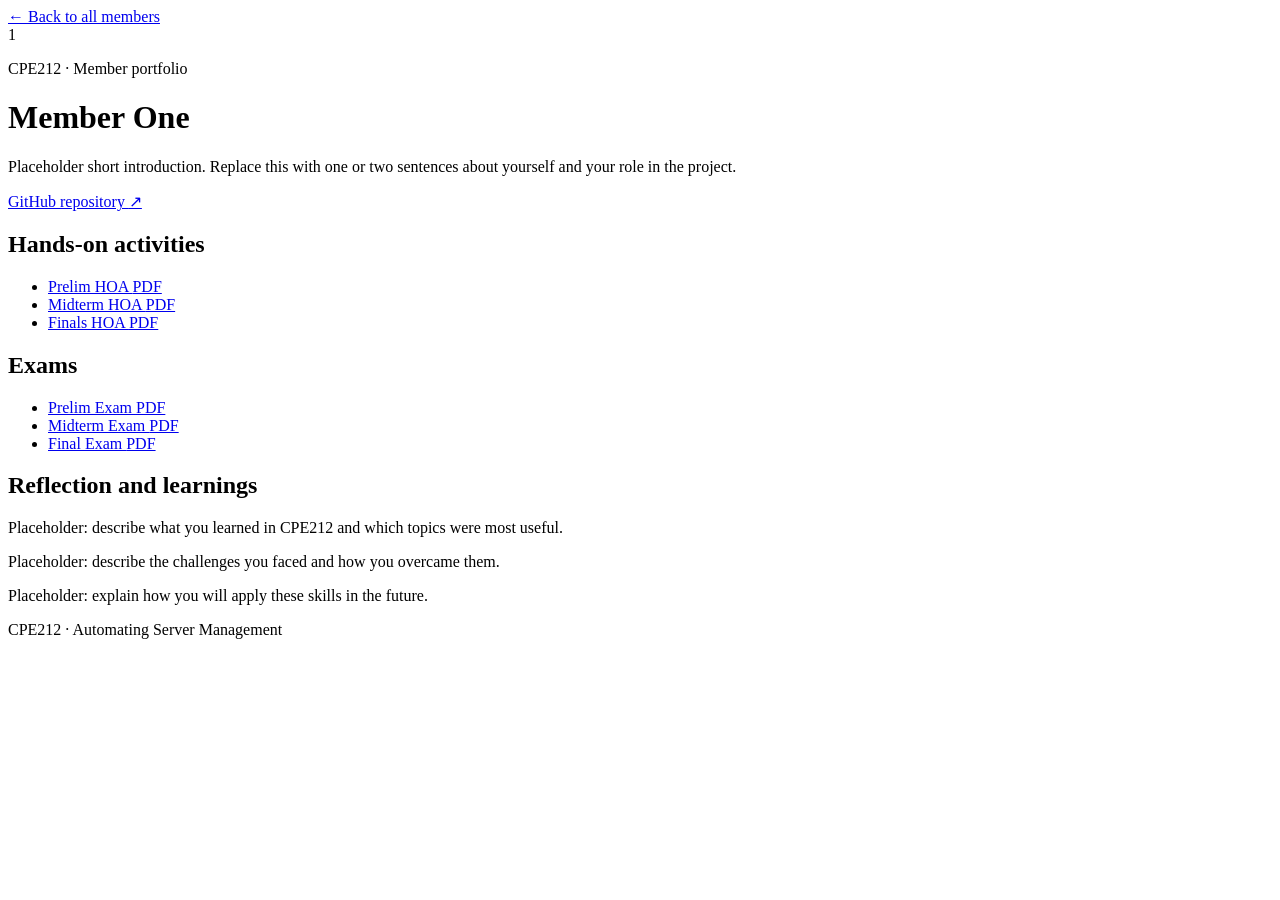
==== webapp/members/espinas/index.html @ 5c692be2 "Unfinished UI" ====
<!DOCTYPE html>
<html lang="en">
<head>
  <meta charset="UTF-8">
  <meta name="viewport" content="width=device-width, initial-scale=1">
  <meta name="theme-color" content="#f5f7f4">
  <title>Member One | CPE212 Portfolio</title>
  <link rel="stylesheet" href="../../styles.css">
</head>
<body>
  <main class="page">
    <a class="back" href="../../index.html"><span aria-hidden="true">←</span> Back to all members</a>
    <header class="profile">
      <div class="avatar avatar-lg"><img src="photo.jpg" alt="" onerror="this.remove()">1</div>
      <div class="profile-text">
        <p class="eyebrow">CPE212 · Member portfolio</p>
        <h1>Member One</h1>
        <p>Placeholder short introduction. Replace this with one or two sentences about yourself and your role in the project.</p>
        <a class="button" href="https://github.com/your-username/CPE212_surname1" target="_blank" rel="noopener noreferrer">GitHub repository <span aria-hidden="true">↗</span></a>
      </div>
    </header>

    <section class="doc-section" aria-labelledby="hoa-title">
      <h2 id="hoa-title">Hands-on activities</h2>
      <ul class="doc-list">
        <li><a href="pdf/prelim-hoa.pdf" target="_blank" rel="noopener">Prelim HOA <span>PDF</span></a></li>
        <li><a href="pdf/midterm-hoa.pdf" target="_blank" rel="noopener">Midterm HOA <span>PDF</span></a></li>
        <li><a href="pdf/finals-hoa.pdf" target="_blank" rel="noopener">Finals HOA <span>PDF</span></a></li>
      </ul>
    </section>

    <section class="doc-section" aria-labelledby="exam-title">
      <h2 id="exam-title">Exams</h2>
      <ul class="doc-list">
        <li><a href="pdf/prelim-exam.pdf" target="_blank" rel="noopener">Prelim Exam <span>PDF</span></a></li>
        <li><a href="pdf/midterm-exam.pdf" target="_blank" rel="noopener">Midterm Exam <span>PDF</span></a></li>
        <li><a href="pdf/final-exam.pdf" target="_blank" rel="noopener">Final Exam <span>PDF</span></a></li>
      </ul>
    </section>

    <section class="doc-section" aria-labelledby="reflection-title">
      <h2 id="reflection-title">Reflection and learnings</h2>
      <div class="reflection">
        <p>Placeholder: describe what you learned in CPE212 and which topics were most useful.</p>
        <p>Placeholder: describe the challenges you faced and how you overcame them.</p>
        <p>Placeholder: explain how you will apply these skills in the future.</p>
      </div>
    </section>
    <footer class="page-footer">CPE212 · Automating Server Management</footer>
  </main>
</body>
</html>
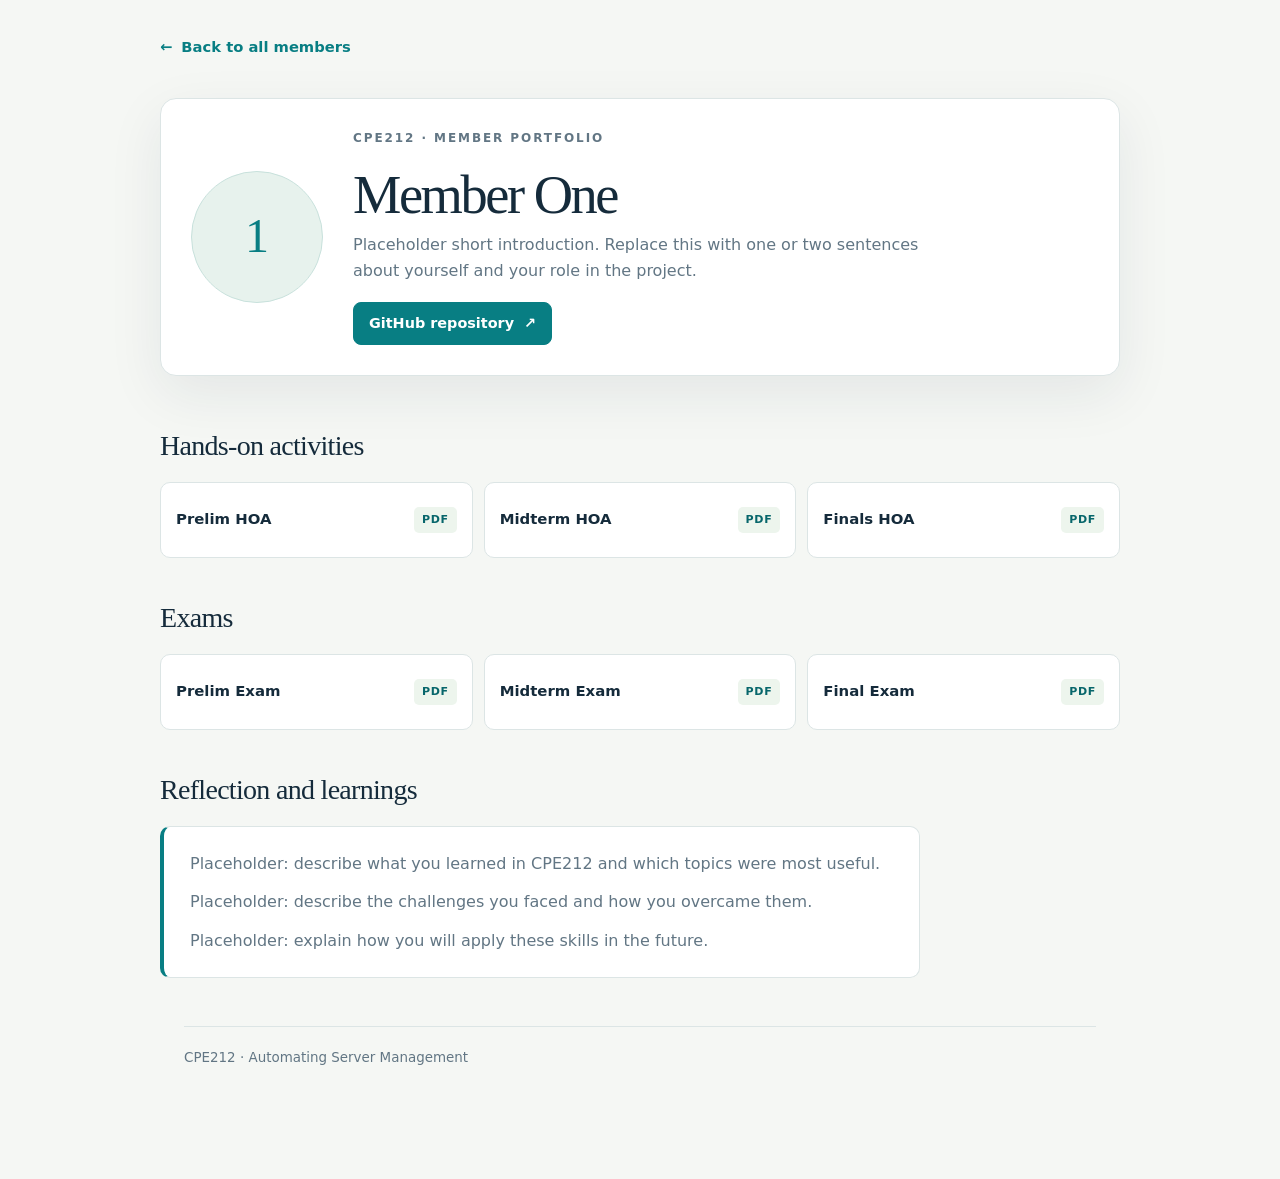
==== commit d39caab6: "Corrected Index" ====
--- a/webapp/members/espinas/index.html
+++ b/webapp/members/espinas/index.html
@@ -16,7 +16,7 @@
         <p class="eyebrow">CPE212 · Member portfolio</p>
         <h1>Member One</h1>
         <p>Placeholder short introduction. Replace this with one or two sentences about yourself and your role in the project.</p>
-        <a class="button" href="https://github.com/your-username/CPE212_surname1" target="_blank" rel="noopener noreferrer">GitHub repository <span aria-hidden="true">↗</span></a>
+        <a class="button" href="https://github.com/qcvrespinas/CPE212_CharlesVenceEspinas" target="_blank" rel="noopener noreferrer">GitHub repository <span aria-hidden="true">↗</span></a>
       </div>
     </header>
 
--- a/webapp/styles.css
+++ b/webapp/styles.css
@@ -0,0 +1,95 @@
+:root {
+  color-scheme: light;
+  --ink: #152b3b;
+  --muted: #627684;
+  --paper: #f5f7f4;
+  --surface: #ffffff;
+  --line: #dce5e5;
+  --teal: #087e83;
+  --teal-dark: #07666b;
+  --navy: #102b3a;
+  --lime: #d9f07a;
+  --shadow: 0 18px 55px rgba(21, 43, 59, .08);
+}
+
+* { box-sizing: border-box; margin: 0; padding: 0; }
+html { scroll-behavior: smooth; }
+body {
+  min-height: 100vh;
+  background: var(--paper);
+  color: var(--ink);
+  font-family: Inter, ui-sans-serif, system-ui, -apple-system, "Segoe UI", sans-serif;
+  line-height: 1.6;
+}
+a { color: inherit; }
+a:focus-visible { outline: 3px solid #e3a82b; outline-offset: 4px; border-radius: 4px; }
+
+/* Shared header and landing page */
+.hero, .members, footer { width: min(1120px, calc(100% - 48px)); margin-inline: auto; }
+.hero { padding: 30px 0 72px; }
+.topbar { display: flex; align-items: center; justify-content: space-between; margin-bottom: 74px; }
+.brand { display: inline-flex; align-items: center; gap: 11px; text-decoration: none; font-size: .94rem; font-weight: 800; letter-spacing: .04em; }
+.brand-mark { display: grid; width: 36px; height: 36px; place-items: center; border-radius: 11px; background: var(--navy); color: var(--lime); font-size: 1.05rem; }
+.eyebrow { color: var(--teal); font-size: .75rem; font-weight: 800; letter-spacing: .16em; text-transform: uppercase; }
+.topbar .eyebrow { color: var(--muted); letter-spacing: .1em; }
+.hero-copy { max-width: 800px; }
+.hero h1 { max-width: 780px; margin: 13px 0 18px; font-family: Georgia, "Times New Roman", serif; font-size: clamp(3rem, 7vw, 5.5rem); font-weight: 500; letter-spacing: -.055em; line-height: .99; }
+.hero h1 em { color: var(--teal); font-weight: 500; }
+.lead { max-width: 590px; margin-bottom: 28px; color: var(--muted); font-size: clamp(1rem, 2vw, 1.15rem); }
+.hero-actions { display: flex; flex-wrap: wrap; align-items: center; gap: 18px; }
+.button { display: inline-flex; min-height: 48px; align-items: center; justify-content: center; gap: 10px; padding: 11px 20px; border: 1px solid var(--teal); border-radius: 8px; background: var(--teal); color: #fff; font-weight: 750; text-decoration: none; transition: background .18s ease, transform .18s ease; }
+.button:hover { transform: translateY(-2px); background: var(--teal-dark); }
+.hero-note { color: var(--muted); font-size: .9rem; }
+
+.members { padding: 0 0 88px; }
+.section-heading { display: flex; align-items: end; justify-content: space-between; gap: 20px; margin-bottom: 20px; }
+.section-heading h2 { margin-top: 5px; font-family: Georgia, "Times New Roman", serif; font-size: clamp(1.8rem, 4vw, 2.5rem); font-weight: 500; letter-spacing: -.035em; }
+.section-note { max-width: 360px; color: var(--muted); font-size: .94rem; }
+.member-list { display: grid; grid-template-columns: repeat(2, minmax(0, 1fr)); gap: 14px; list-style: none; }
+.member-list li { min-width: 0; }
+.member { display: flex; min-height: 112px; align-items: center; gap: 17px; padding: 20px; border: 1px solid var(--line); border-radius: 12px; background: var(--surface); text-decoration: none; box-shadow: 0 4px 15px rgba(21, 43, 59, .025); transition: border-color .18s ease, transform .18s ease, box-shadow .18s ease; }
+.member:hover { transform: translateY(-3px); border-color: #9bc8c6; box-shadow: var(--shadow); }
+.avatar { position: relative; display: grid; width: 56px; height: 56px; flex: 0 0 auto; place-items: center; overflow: hidden; border: 1px solid #c8e1dc; border-radius: 50%; background: #e7f2ed; color: var(--teal); font-family: Georgia, serif; font-size: 1.35rem; }
+.avatar img { position: absolute; inset: 0; width: 100%; height: 100%; object-fit: cover; }
+.avatar-lg { width: 132px; height: 132px; font-size: 3rem; }
+.info { display: flex; min-width: 0; flex: 1; flex-direction: column; }
+.name { overflow-wrap: anywhere; font-size: 1.08rem; font-weight: 760; }
+.meta { color: var(--muted); font-size: .83rem; }
+.open { color: var(--teal); font-size: .86rem; font-weight: 750; white-space: nowrap; }
+.member:hover .open { text-decoration: underline; text-underline-offset: 3px; }
+footer { padding: 22px 0 34px; border-top: 1px solid var(--line); color: var(--muted); font-size: .85rem; }
+
+/* Individual member portfolio */
+.page { width: min(960px, calc(100% - 48px)); margin: 0 auto; padding: 34px 0 76px; }
+.back { display: inline-flex; align-items: center; gap: 9px; color: var(--teal); font-size: .92rem; font-weight: 750; text-decoration: none; }
+.back:hover { text-decoration: underline; text-underline-offset: 3px; }
+.profile { display: flex; align-items: center; gap: 30px; margin: 38px 0 48px; padding: 30px; border: 1px solid var(--line); border-radius: 16px; background: var(--surface); box-shadow: var(--shadow); }
+.profile h1 { margin: 6px 0 8px; font-family: Georgia, "Times New Roman", serif; font-size: clamp(2.2rem, 6vw, 3.4rem); font-weight: 500; letter-spacing: -.045em; line-height: 1.05; }
+.profile p { max-width: 58ch; margin-bottom: 19px; color: var(--muted); }
+.profile .button { min-height: 42px; padding: 9px 15px; font-size: .9rem; }
+.doc-section { margin: 0 0 38px; }
+.doc-section h2 { margin-bottom: 13px; font-family: Georgia, "Times New Roman", serif; font-size: 1.75rem; font-weight: 500; letter-spacing: -.025em; }
+.doc-list { display: grid; grid-template-columns: repeat(3, minmax(0, 1fr)); gap: 11px; list-style: none; }
+.doc-list li { min-width: 0; }
+.doc-list a { display: flex; min-height: 76px; align-items: center; justify-content: space-between; gap: 12px; padding: 15px; border: 1px solid var(--line); border-radius: 10px; background: var(--surface); font-size: .93rem; font-weight: 700; text-decoration: none; transition: border-color .18s ease, transform .18s ease; }
+.doc-list a:hover { transform: translateY(-2px); border-color: #9bc8c6; }
+.doc-list span { flex: 0 0 auto; padding: 4px 8px; border-radius: 5px; background: #edf5ed; color: var(--teal-dark); font-size: .69rem; font-weight: 800; letter-spacing: .06em; }
+.reflection { max-width: 760px; padding: 24px 26px; border: 1px solid var(--line); border-left: 4px solid var(--teal); border-radius: 10px; background: var(--surface); color: var(--muted); }
+.reflection p + p { margin-top: 13px; }
+.page-footer { margin-top: 48px; padding-top: 20px; border-top: 1px solid var(--line); color: var(--muted); font-size: .84rem; }
+
+@media (max-width: 680px) {
+  .hero, .members, footer, .page { width: min(100% - 32px, 1120px); }
+  .hero { padding-top: 20px; padding-bottom: 54px; }
+  .topbar { margin-bottom: 55px; }
+  .topbar .eyebrow { max-width: 150px; text-align: right; font-size: .65rem; }
+  .member-list { grid-template-columns: 1fr; }
+  .section-heading { align-items: start; flex-direction: column; gap: 8px; }
+  .profile { align-items: flex-start; flex-direction: column; gap: 20px; margin: 28px 0 38px; padding: 22px; }
+  .avatar-lg { width: 96px; height: 96px; font-size: 2.3rem; }
+  .doc-list { grid-template-columns: 1fr; }
+}
+@media (prefers-reduced-motion: reduce) {
+  html { scroll-behavior: auto; }
+  *, *::before, *::after { transition-duration: .01ms !important; animation-duration: .01ms !important; }
+}
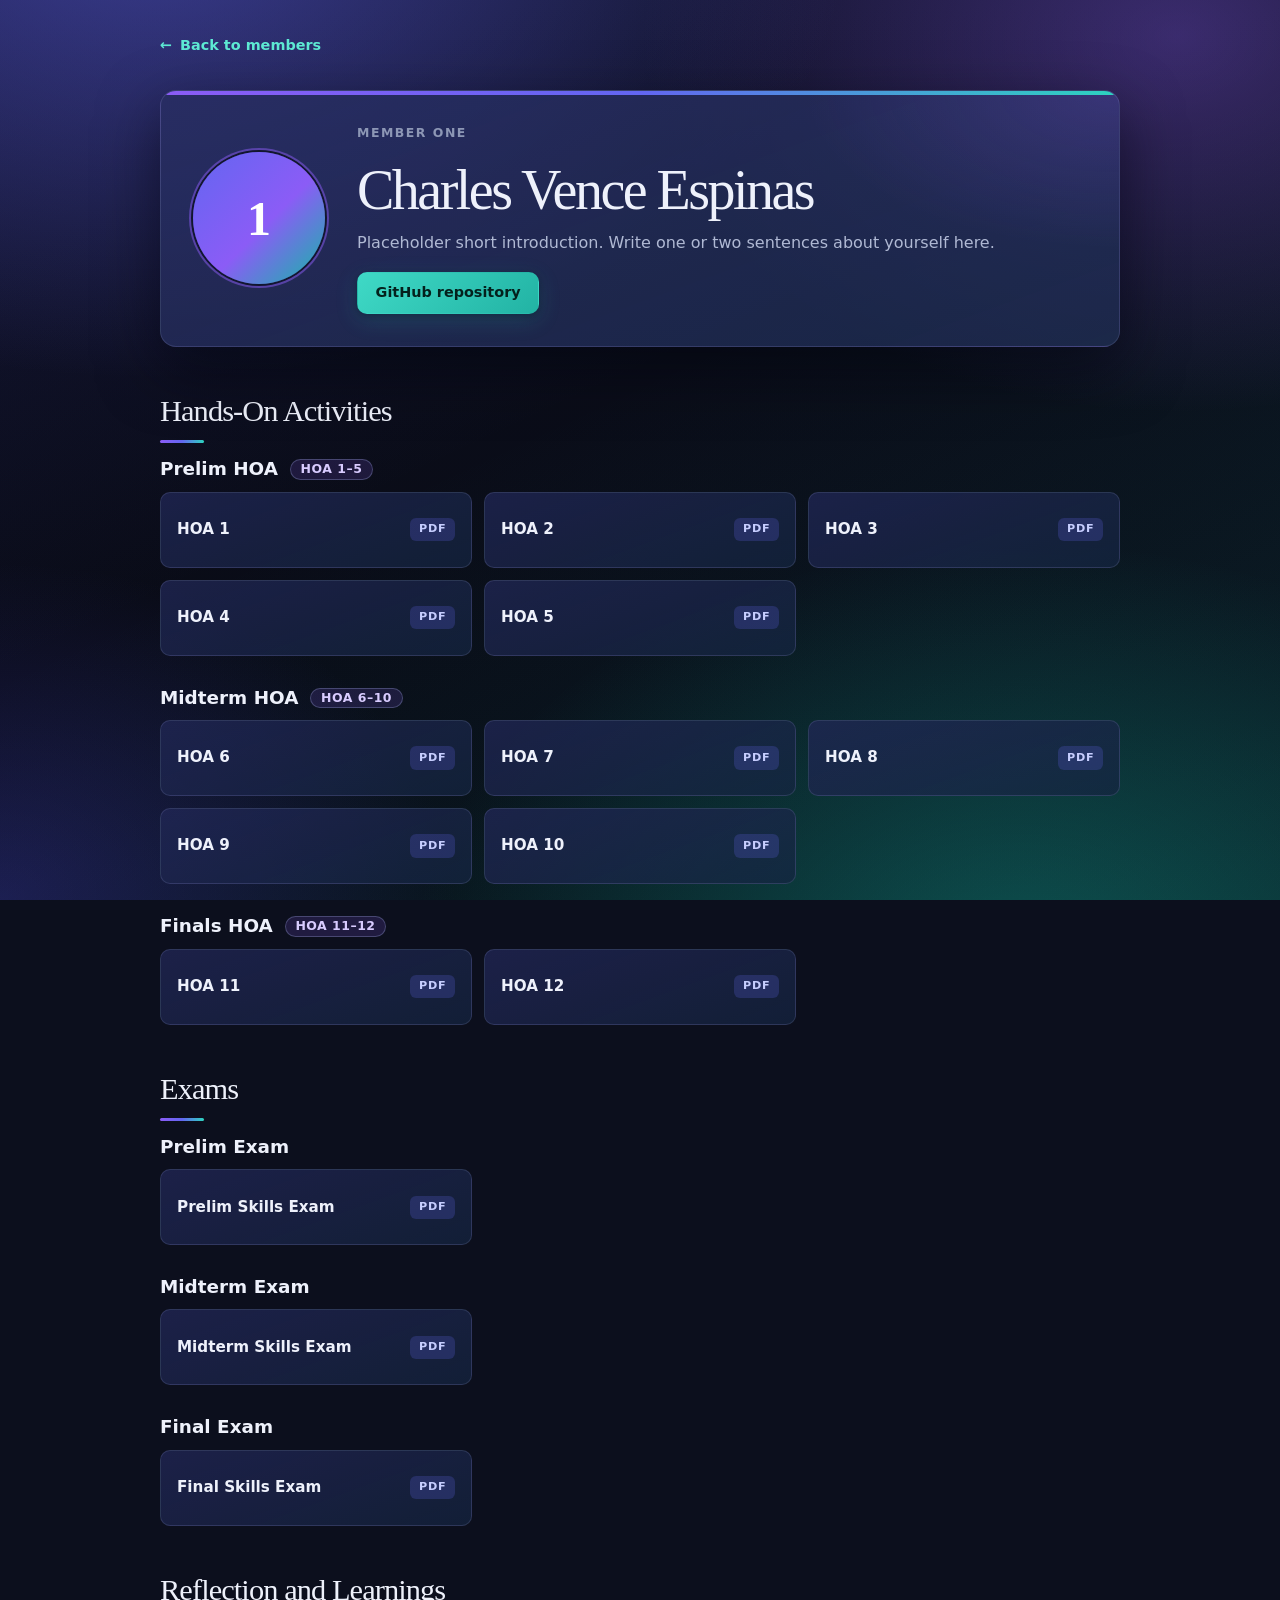
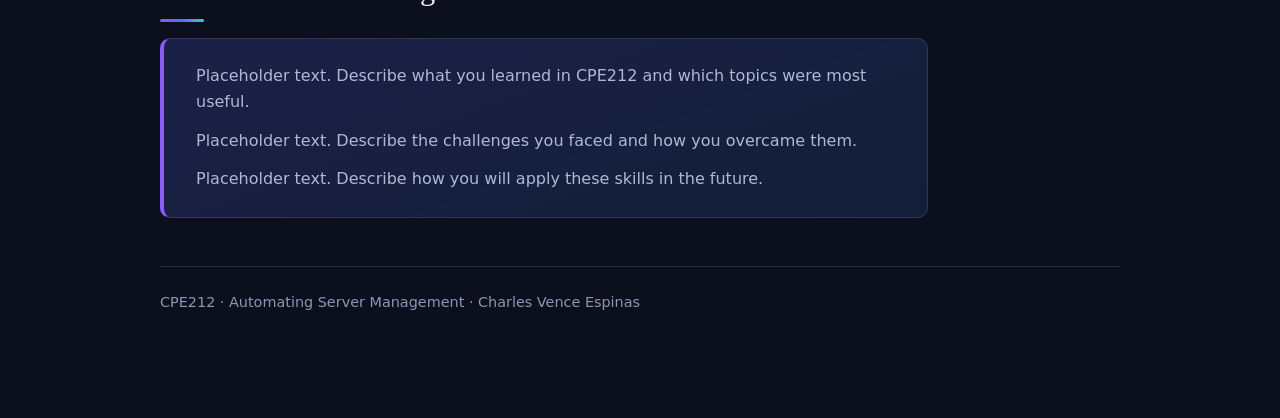
==== commit 5a6b6a15: "Update member profile for Charles Vence Espinas" ====
--- a/webapp/members/espinas/index.html
+++ b/webapp/members/espinas/index.html
@@ -3,50 +3,94 @@
 <head>
   <meta charset="UTF-8">
   <meta name="viewport" content="width=device-width, initial-scale=1">
-  <meta name="theme-color" content="#f5f7f4">
-  <title>Member One | CPE212 Portfolio</title>
+  <meta name="color-scheme" content="dark">
+  <meta name="theme-color" content="#0c0f1d">
+  <title>Charles Vence Espinas | CPE212 Portfolio</title>
   <link rel="stylesheet" href="../../styles.css">
 </head>
 <body>
-  <main class="page">
-    <a class="back" href="../../index.html"><span aria-hidden="true">←</span> Back to all members</a>
+  <a class="skip-link" href="#hoa">Skip to coursework</a>
+
+  <div class="page">
+    <a class="back" href="../../index.html"><span aria-hidden="true">←</span> Back to members</a>
+
     <header class="profile">
-      <div class="avatar avatar-lg"><img src="photo.jpg" alt="" onerror="this.remove()">1</div>
+      <div class="avatar avatar-lg"><img src="photo.jpg" alt="Photo of Charles Vence Espinas" onerror="this.remove()">1</div>
       <div class="profile-text">
-        <p class="eyebrow">CPE212 · Member portfolio</p>
-        <h1>Member One</h1>
-        <p>Placeholder short introduction. Replace this with one or two sentences about yourself and your role in the project.</p>
-        <a class="button" href="https://github.com/qcvrespinas/CPE212_CharlesVenceEspinas" target="_blank" rel="noopener noreferrer">GitHub repository <span aria-hidden="true">↗</span></a>
+        <p class="eyebrow">Member One</p>
+        <h1>Charles Vence Espinas</h1>
+        <p>Placeholder short introduction. Write one or two sentences about yourself here.</p>
+        <a class="button" href="https://github.com/your-username/CPE212_espinas" target="_blank" rel="noopener">GitHub repository</a>
       </div>
     </header>
 
-    <section class="doc-section" aria-labelledby="hoa-title">
-      <h2 id="hoa-title">Hands-on activities</h2>
-      <ul class="doc-list">
-        <li><a href="pdf/prelim-hoa.pdf" target="_blank" rel="noopener">Prelim HOA <span>PDF</span></a></li>
-        <li><a href="pdf/midterm-hoa.pdf" target="_blank" rel="noopener">Midterm HOA <span>PDF</span></a></li>
-        <li><a href="pdf/finals-hoa.pdf" target="_blank" rel="noopener">Finals HOA <span>PDF</span></a></li>
-      </ul>
+    <main>
+    <section class="doc-section" id="hoa" aria-labelledby="hoa-title">
+      <h2 id="hoa-title">Hands-On Activities</h2>
+
+      <div class="hoa-group">
+        <h3>Prelim HOA <span class="badge">HOA 1–5</span></h3>
+        <ul class="doc-list">
+          <li><a href="HOA_ESPINAS/PRELIM_HOA/HOA1.pdf" target="_blank" rel="noopener">HOA 1 <span>PDF</span></a></li>
+          <li><a href="HOA_ESPINAS/PRELIM_HOA/HOA2.pdf" target="_blank" rel="noopener">HOA 2 <span>PDF</span></a></li>
+          <li><a href="HOA_ESPINAS/PRELIM_HOA/HOA3.pdf" target="_blank" rel="noopener">HOA 3 <span>PDF</span></a></li>
+          <li><a href="HOA_ESPINAS/PRELIM_HOA/HOA4.pdf" target="_blank" rel="noopener">HOA 4 <span>PDF</span></a></li>
+          <li><a href="HOA_ESPINAS/PRELIM_HOA/HOA5.pdf" target="_blank" rel="noopener">HOA 5 <span>PDF</span></a></li>
+        </ul>
+      </div>
+      <div class="hoa-group">
+        <h3>Midterm HOA <span class="badge">HOA 6–10</span></h3>
+        <ul class="doc-list">
+          <li><a href="HOA_ESPINAS/MIDTERM_HOA/HOA6.pdf" target="_blank" rel="noopener">HOA 6 <span>PDF</span></a></li>
+          <li><a href="HOA_ESPINAS/MIDTERM_HOA/HOA7.pdf" target="_blank" rel="noopener">HOA 7 <span>PDF</span></a></li>
+          <li><a href="HOA_ESPINAS/MIDTERM_HOA/HOA8.pdf" target="_blank" rel="noopener">HOA 8 <span>PDF</span></a></li>
+          <li><a href="HOA_ESPINAS/MIDTERM_HOA/HOA9.pdf" target="_blank" rel="noopener">HOA 9 <span>PDF</span></a></li>
+          <li><a href="HOA_ESPINAS/MIDTERM_HOA/HOA10.pdf" target="_blank" rel="noopener">HOA 10 <span>PDF</span></a></li>
+        </ul>
+      </div>
+      <div class="hoa-group">
+        <h3>Finals HOA <span class="badge">HOA 11–12</span></h3>
+        <ul class="doc-list">
+          <li><a href="HOA_ESPINAS/FINALS_HOA/HOA11.pdf" target="_blank" rel="noopener">HOA 11 <span>PDF</span></a></li>
+          <li><a href="HOA_ESPINAS/FINALS_HOA/HOA12.pdf" target="_blank" rel="noopener">HOA 12 <span>PDF</span></a></li>
+        </ul>
+      </div>
     </section>
 
-    <section class="doc-section" aria-labelledby="exam-title">
-      <h2 id="exam-title">Exams</h2>
-      <ul class="doc-list">
-        <li><a href="pdf/prelim-exam.pdf" target="_blank" rel="noopener">Prelim Exam <span>PDF</span></a></li>
-        <li><a href="pdf/midterm-exam.pdf" target="_blank" rel="noopener">Midterm Exam <span>PDF</span></a></li>
-        <li><a href="pdf/final-exam.pdf" target="_blank" rel="noopener">Final Exam <span>PDF</span></a></li>
-      </ul>
+    <section class="doc-section" id="exams" aria-labelledby="exams-title">
+      <h2 id="exams-title">Exams</h2>
+
+      <div class="hoa-group">
+        <h3>Prelim Exam</h3>
+        <ul class="doc-list">
+          <li><a href="EXAM_ESPINAS/PRELIM_EXAM/PRELIM_SKILLS_EXAM.pdf" target="_blank" rel="noopener">Prelim Skills Exam <span>PDF</span></a></li>
+        </ul>
+      </div>
+      <div class="hoa-group">
+        <h3>Midterm Exam</h3>
+        <ul class="doc-list">
+          <li><a href="EXAM_ESPINAS/MIDTERM_EXAM/MIDTERM_SKILLS_EXAM.pdf" target="_blank" rel="noopener">Midterm Skills Exam <span>PDF</span></a></li>
+        </ul>
+      </div>
+      <div class="hoa-group">
+        <h3>Final Exam</h3>
+        <ul class="doc-list">
+          <li><a href="EXAM_ESPINAS/FINAL_EXAM/FINAL_SKILLS_EXAM.pdf" target="_blank" rel="noopener">Final Skills Exam <span>PDF</span></a></li>
+        </ul>
+      </div>
     </section>
 
-    <section class="doc-section" aria-labelledby="reflection-title">
-      <h2 id="reflection-title">Reflection and learnings</h2>
+    <section class="doc-section" id="reflection" aria-labelledby="reflection-title">
+      <h2 id="reflection-title">Reflection and Learnings</h2>
       <div class="reflection">
-        <p>Placeholder: describe what you learned in CPE212 and which topics were most useful.</p>
-        <p>Placeholder: describe the challenges you faced and how you overcame them.</p>
-        <p>Placeholder: explain how you will apply these skills in the future.</p>
+        <p>Placeholder text. Describe what you learned in CPE212 and which topics were most useful.</p>
+        <p>Placeholder text. Describe the challenges you faced and how you overcame them.</p>
+        <p>Placeholder text. Describe how you will apply these skills in the future.</p>
       </div>
     </section>
-    <footer class="page-footer">CPE212 · Automating Server Management</footer>
-  </main>
+    </main>
+
+    <footer class="page-footer">CPE212 · Automating Server Management <span aria-hidden="true">·</span> Charles Vence Espinas</footer>
+  </div>
 </body>
 </html>
--- a/webapp/styles.css
+++ b/webapp/styles.css
@@ -1,95 +1,771 @@
+/* ==========================================================================
+   CPE212 Portfolio — dark, gradient-rich stylesheet
+   Plain CSS only: no frameworks, no JavaScript, no external assets.
+
+   Contents
+   1. Design tokens (colors, type, spacing, radii, shadows, motion)
+   2. Reset and base
+   3. Typography
+   4. Layout helpers
+   5. Header and navigation
+   6. Hero
+   7. Buttons
+   8. Cards and member list
+   9. Forms
+   10. Member portfolio page
+   11. Footer
+   12. Accessibility utilities
+   13. Responsive adjustments
+   14. User preferences (reduced motion, forced colors)
+   ========================================================================== */
+
+
+/* ==========================================================================
+   1. Design tokens
+   ========================================================================== */
 :root {
-  color-scheme: light;
-  --ink: #152b3b;
-  --muted: #627684;
-  --paper: #f5f7f4;
-  --surface: #ffffff;
-  --line: #dce5e5;
-  --teal: #087e83;
-  --teal-dark: #07666b;
-  --navy: #102b3a;
-  --lime: #d9f07a;
-  --shadow: 0 18px 55px rgba(21, 43, 59, .08);
-}
-
-* { box-sizing: border-box; margin: 0; padding: 0; }
-html { scroll-behavior: smooth; }
+  color-scheme: dark;
+
+  /* --- Base palette: midnight surfaces --- */
+  --midnight-950: #080a14;
+  --midnight-900: #0c0f1d;
+  --midnight-800: #121630;
+  --midnight-700: #1a1f42;
+
+  /* --- Gradient hues: indigo, violet, teal --- */
+  --indigo-600: #4f46e5;
+  --indigo-500: #6366f1;
+  --indigo-400: #818cf8;
+  --violet-500: #8b5cf6;
+  --violet-400: #a78bfa;
+  --teal-500:   #14b8a6;
+  --teal-400:   #2dd4bf;
+  --teal-300:   #5eead4;
+
+  /* --- Text (all pass WCAG AA on the surfaces below) --- */
+  --text:        #eef1fb;
+  --text-muted:  #b0b9d4;
+  --text-faint:  #8d97b5;
+
+  /* --- Surfaces and borders (translucent, so glows show through) --- */
+  --surface-1:      rgba(22, 27, 58, .72);
+  --surface-2:      rgba(30, 36, 74, .80);
+  --surface-input:  rgba(8, 10, 24, .60);
+  --border:         rgba(167, 176, 230, .16);
+  --border-strong:  rgba(167, 176, 230, .30);
+
+  /* --- Restrained accent: teal, used only for actions and states --- */
+  --accent:         var(--teal-300);
+  --accent-strong:  var(--teal-400);
+  --accent-ink:     #04211d;               /* text on accent fills */
+  --accent-soft:    rgba(94, 234, 212, .14);
+  --accent-line:    rgba(94, 234, 212, .42);
+
+  /* --- Feedback --- */
+  --danger: #f87171;
+
+  /* --- Gradients --- */
+  --grad-text:    linear-gradient(100deg, #5eead4 0%, #7dd3fc 34%, #a5b4fc 66%, #c4b5fd 100%);
+  --grad-bar:     linear-gradient(90deg, var(--violet-500), var(--indigo-500) 50%, var(--teal-400));
+  --grad-avatar:  linear-gradient(135deg, var(--indigo-500) 0%, var(--violet-500) 55%, var(--teal-500) 100%);
+  --grad-card:    linear-gradient(160deg, rgba(99, 102, 241, .12) 0%, rgba(20, 184, 166, .05) 100%);
+  --grad-button:  linear-gradient(135deg, #3fd9c6 0%, #22b3a4 100%);
+
+  /* --- Typography --- */
+  --font-sans:  Inter, ui-sans-serif, system-ui, -apple-system, "Segoe UI", Roboto, sans-serif;
+  --font-serif: Georgia, "Times New Roman", serif;
+  --font-mono:  ui-monospace, SFMono-Regular, Menlo, Consolas, monospace;
+
+  --text-xs:   .78rem;
+  --text-sm:   .9rem;
+  --text-base: 1rem;
+  --text-lg:   1.15rem;
+  --text-xl:   clamp(1.5rem, 3vw, 1.9rem);
+  --text-2xl:  clamp(1.9rem, 4vw, 2.6rem);
+  --text-3xl:  clamp(2.3rem, 5vw, 3.5rem);
+  --text-hero: clamp(2.8rem, 7vw, 5.2rem);
+
+  --leading-tight: 1.1;
+  --leading-body:  1.65;
+
+  /* --- Spacing scale (4px base) --- */
+  --space-1: .25rem;
+  --space-2: .5rem;
+  --space-3: .75rem;
+  --space-4: 1rem;
+  --space-5: 1.5rem;
+  --space-6: 2rem;
+  --space-7: 3rem;
+  --space-8: 4.5rem;
+  --space-9: 6rem;
+
+  /* --- Radii --- */
+  --radius-sm:   6px;
+  --radius-md:   10px;
+  --radius-lg:   16px;
+  --radius-pill: 999px;
+
+  /* --- Shadows and glows --- */
+  --shadow-sm: 0 2px 8px rgba(2, 3, 12, .35);
+  --shadow-md: 0 10px 28px rgba(2, 3, 12, .45);
+  --shadow-lg: 0 22px 60px rgba(2, 3, 12, .55);
+  --glow-accent: 0 0 0 1px var(--accent-line), 0 8px 30px rgba(45, 212, 191, .16);
+  --glow-violet: 0 0 40px rgba(139, 92, 246, .22);
+
+  /* --- Layout and motion --- */
+  --container:      70rem;
+  --container-text: 42rem;
+  --gutter:         clamp(1rem, 4vw, 1.5rem);
+  --ease:           cubic-bezier(.2, .7, .2, 1);
+  --duration:       .2s;
+}
+
+
+/* ==========================================================================
+   2. Reset and base
+   ========================================================================== */
+*, *::before, *::after { box-sizing: border-box; }
+* { margin: 0; padding: 0; }
+
+html {
+  scroll-behavior: smooth;
+  scroll-padding-top: 5rem;
+  -webkit-text-size-adjust: 100%;
+}
+
 body {
+  position: relative;
+  isolation: isolate;
   min-height: 100vh;
-  background: var(--paper);
-  color: var(--ink);
-  font-family: Inter, ui-sans-serif, system-ui, -apple-system, "Segoe UI", sans-serif;
-  line-height: 1.6;
-}
-a { color: inherit; }
-a:focus-visible { outline: 3px solid #e3a82b; outline-offset: 4px; border-radius: 4px; }
-
-/* Shared header and landing page */
-.hero, .members, footer { width: min(1120px, calc(100% - 48px)); margin-inline: auto; }
-.hero { padding: 30px 0 72px; }
-.topbar { display: flex; align-items: center; justify-content: space-between; margin-bottom: 74px; }
-.brand { display: inline-flex; align-items: center; gap: 11px; text-decoration: none; font-size: .94rem; font-weight: 800; letter-spacing: .04em; }
-.brand-mark { display: grid; width: 36px; height: 36px; place-items: center; border-radius: 11px; background: var(--navy); color: var(--lime); font-size: 1.05rem; }
-.eyebrow { color: var(--teal); font-size: .75rem; font-weight: 800; letter-spacing: .16em; text-transform: uppercase; }
-.topbar .eyebrow { color: var(--muted); letter-spacing: .1em; }
-.hero-copy { max-width: 800px; }
-.hero h1 { max-width: 780px; margin: 13px 0 18px; font-family: Georgia, "Times New Roman", serif; font-size: clamp(3rem, 7vw, 5.5rem); font-weight: 500; letter-spacing: -.055em; line-height: .99; }
-.hero h1 em { color: var(--teal); font-weight: 500; }
-.lead { max-width: 590px; margin-bottom: 28px; color: var(--muted); font-size: clamp(1rem, 2vw, 1.15rem); }
-.hero-actions { display: flex; flex-wrap: wrap; align-items: center; gap: 18px; }
-.button { display: inline-flex; min-height: 48px; align-items: center; justify-content: center; gap: 10px; padding: 11px 20px; border: 1px solid var(--teal); border-radius: 8px; background: var(--teal); color: #fff; font-weight: 750; text-decoration: none; transition: background .18s ease, transform .18s ease; }
-.button:hover { transform: translateY(-2px); background: var(--teal-dark); }
-.hero-note { color: var(--muted); font-size: .9rem; }
-
-.members { padding: 0 0 88px; }
-.section-heading { display: flex; align-items: end; justify-content: space-between; gap: 20px; margin-bottom: 20px; }
-.section-heading h2 { margin-top: 5px; font-family: Georgia, "Times New Roman", serif; font-size: clamp(1.8rem, 4vw, 2.5rem); font-weight: 500; letter-spacing: -.035em; }
-.section-note { max-width: 360px; color: var(--muted); font-size: .94rem; }
-.member-list { display: grid; grid-template-columns: repeat(2, minmax(0, 1fr)); gap: 14px; list-style: none; }
+  background-color: var(--midnight-900);
+  color: var(--text);
+  font-family: var(--font-sans);
+  font-size: var(--text-base);
+  line-height: var(--leading-body);
+  -webkit-font-smoothing: antialiased;
+}
+
+/* Layered ambient glows, kept behind all content */
+body::before {
+  content: "";
+  position: fixed;
+  inset: 0;
+  z-index: -1;
+  pointer-events: none;
+  background:
+    radial-gradient(68rem 44rem at 12% -8%,  rgba(99, 102, 241, .46), transparent 64%),
+    radial-gradient(54rem 38rem at 92% 4%,   rgba(139, 92, 246, .36), transparent 62%),
+    radial-gradient(60rem 42rem at 80% 108%, rgba(20, 184, 166, .34), transparent 64%),
+    radial-gradient(46rem 34rem at 0% 100%,  rgba(79, 70, 229, .28),  transparent 62%),
+    linear-gradient(155deg, rgba(79, 70, 229, .14) 0%, transparent 45%, rgba(20, 184, 166, .12) 100%),
+    linear-gradient(180deg, var(--midnight-900) 0%, var(--midnight-950) 100%);
+}
+
+img, svg, video { display: block; max-width: 100%; }
+ul, ol { list-style: none; }
+button, input, select, textarea { font: inherit; color: inherit; }
+
+a {
+  color: var(--accent);
+  text-decoration-thickness: 1px;
+  text-underline-offset: 3px;
+  transition: color var(--duration) var(--ease);
+}
+a:hover { color: #ffffff; }
+
+::selection { background: rgba(139, 92, 246, .45); color: #ffffff; }
+
+/* One consistent, always-visible keyboard focus ring */
+:focus-visible {
+  outline: 3px solid var(--accent);
+  outline-offset: 3px;
+  border-radius: var(--radius-sm);
+}
+
+
+/* ==========================================================================
+   3. Typography
+   ========================================================================== */
+h1, h2, h3, h4 {
+  font-family: var(--font-serif);
+  font-weight: 500;
+  line-height: var(--leading-tight);
+  letter-spacing: -.03em;
+  color: var(--text);
+}
+h1 { font-size: var(--text-3xl); letter-spacing: -.045em; }
+h2 { font-size: var(--text-2xl); }
+h3 { font-size: var(--text-xl); }
+h4 { font-size: var(--text-lg); }
+
+p { max-width: 68ch; color: var(--text-muted); }
+strong { color: var(--text); font-weight: 700; }
+small, .text-small { font-size: var(--text-sm); color: var(--text-faint); }
+code, kbd { font-family: var(--font-mono); font-size: .92em; padding: .1em .4em; border-radius: var(--radius-sm); background: rgba(255, 255, 255, .07); }
+
+.lead { max-width: 38rem; font-size: clamp(1rem, 2vw, var(--text-lg)); color: var(--text-muted); }
+
+.eyebrow {
+  font-size: var(--text-xs);
+  font-weight: 700;
+  letter-spacing: .12em;
+  text-transform: uppercase;
+  color: var(--text-faint);
+}
+
+/* Gradient text, with a solid fallback colour */
+.gradient-text,
+.hero h1 em {
+  font-style: normal;
+  color: var(--violet-400);
+  background: var(--grad-text);
+  -webkit-background-clip: text;
+  background-clip: text;
+  -webkit-text-fill-color: transparent;
+  padding-right: .06em;
+}
+
+
+/* ==========================================================================
+   4. Layout helpers
+   ========================================================================== */
+.container,
+.hero,
+.members,
+footer,
+.site-footer {
+  width: min(var(--container), calc(100% - 2 * var(--gutter)));
+  margin-inline: auto;
+}
+
+.stack > * + * { margin-top: var(--space-4); }
+.cluster { display: flex; flex-wrap: wrap; align-items: center; gap: var(--space-3); }
+.grid { display: grid; gap: var(--space-4); }
+.grid-2 { grid-template-columns: repeat(2, minmax(0, 1fr)); }
+.grid-3 { grid-template-columns: repeat(3, minmax(0, 1fr)); }
+
+.section { padding-block: var(--space-7); }
+.section-heading {
+  display: flex;
+  align-items: flex-end;
+  justify-content: space-between;
+  gap: var(--space-5);
+  margin-bottom: var(--space-5);
+}
+.section-heading h2::after,
+.doc-section h2::after {
+  content: "";
+  display: block;
+  width: 3.5rem;
+  height: 4px;
+  margin-top: var(--space-3);
+  border-radius: var(--radius-pill);
+  background: var(--grad-bar);
+}
+.section-note { max-width: 24rem; font-size: var(--text-sm); }
+
+
+/* ==========================================================================
+   5. Header and navigation
+   ========================================================================== */
+.site-header {
+  position: sticky;
+  top: 0;
+  z-index: 20;
+  border-bottom: 1px solid var(--border);
+  background: rgba(10, 13, 29, .72);
+  -webkit-backdrop-filter: blur(14px);
+  backdrop-filter: blur(14px);
+}
+.site-header .container,
+.topbar {
+  display: flex;
+  align-items: center;
+  justify-content: space-between;
+  gap: var(--space-5);
+}
+.site-header .container { min-height: 4rem; }
+.topbar { margin-bottom: var(--space-8); }
+
+.brand {
+  display: inline-flex;
+  align-items: center;
+  gap: var(--space-3);
+  color: var(--text);
+  font-size: var(--text-sm);
+  font-weight: 800;
+  letter-spacing: .04em;
+  text-decoration: none;
+}
+.brand:hover { color: var(--text); }
+.brand-mark {
+  flex: none;
+  display: grid;
+  place-items: center;
+  width: 2.25rem;
+  height: 2.25rem;
+  border-radius: var(--radius-md);
+  background: var(--grad-avatar);
+  color: #ffffff;
+  font-size: 1rem;
+  box-shadow: var(--shadow-sm), var(--glow-violet);
+}
+
+.nav { display: flex; flex-wrap: wrap; gap: var(--space-1); }
+.nav a {
+  position: relative;
+  padding: var(--space-2) var(--space-3);
+  border-radius: var(--radius-md);
+  color: var(--text-muted);
+  font-size: var(--text-sm);
+  font-weight: 600;
+  text-decoration: none;
+  transition: color var(--duration) var(--ease), background-color var(--duration) var(--ease);
+}
+.nav a:hover { color: var(--text); background: rgba(255, 255, 255, .06); }
+.nav a[aria-current="page"] { color: var(--accent); background: var(--accent-soft); }
+
+
+/* ==========================================================================
+   6. Hero
+   ========================================================================== */
+.hero { padding-block: var(--space-6) var(--space-8); }
+.hero-copy { max-width: 50rem; }
+.hero h1 {
+  max-width: 14em;
+  margin-block: var(--space-3) var(--space-4);
+  font-size: var(--text-hero);
+  letter-spacing: -.055em;
+  line-height: 1;
+}
+.hero .lead { margin-bottom: var(--space-5); }
+.hero-actions { display: flex; flex-wrap: wrap; align-items: center; gap: var(--space-4); }
+.hero-note { font-size: var(--text-sm); color: var(--text-faint); }
+
+
+/* ==========================================================================
+   7. Buttons
+   ========================================================================== */
+.button,
+.btn {
+  display: inline-flex;
+  align-items: center;
+  justify-content: center;
+  gap: var(--space-2);
+  min-height: 2.9rem;
+  padding: .7rem 1.4rem;
+  border: 1px solid transparent;
+  border-radius: var(--radius-md);
+  background: var(--grad-button);
+  color: var(--accent-ink);
+  font-weight: 750;
+  line-height: 1.2;
+  text-decoration: none;
+  cursor: pointer;
+  box-shadow: var(--shadow-sm), 0 6px 22px rgba(45, 212, 191, .18);
+  transition:
+    transform var(--duration) var(--ease),
+    box-shadow var(--duration) var(--ease),
+    filter var(--duration) var(--ease);
+}
+.button:hover,
+.btn:hover {
+  color: var(--accent-ink);
+  transform: translateY(-2px);
+  filter: brightness(1.07);
+  box-shadow: var(--shadow-md), 0 10px 30px rgba(45, 212, 191, .28);
+}
+.button:active,
+.btn:active { transform: translateY(0); filter: brightness(.97); }
+
+/* Secondary / ghost button */
+.btn-ghost {
+  background: transparent;
+  color: var(--text);
+  border-color: var(--border-strong);
+  box-shadow: none;
+}
+.btn-ghost:hover {
+  color: var(--accent);
+  border-color: var(--accent-line);
+  background: var(--accent-soft);
+  filter: none;
+  box-shadow: none;
+}
+
+.button[disabled], .btn[disabled], .btn[aria-disabled="true"] {
+  opacity: .5;
+  cursor: not-allowed;
+  transform: none;
+  filter: none;
+}
+
+.badge {
+  display: inline-block;
+  padding: .15rem .6rem;
+  border: 1px solid var(--border-strong);
+  border-radius: var(--radius-pill);
+  background: rgba(139, 92, 246, .16);
+  color: #d9ccff;
+  font-size: var(--text-xs);
+  font-weight: 700;
+  letter-spacing: .04em;
+}
+
+
+/* ==========================================================================
+   8. Cards and member list
+   ========================================================================== */
+.card {
+  padding: var(--space-5);
+  border: 1px solid var(--border);
+  border-radius: var(--radius-lg);
+  background: var(--grad-card), var(--surface-1);
+  box-shadow: var(--shadow-sm);
+  transition:
+    transform var(--duration) var(--ease),
+    border-color var(--duration) var(--ease),
+    box-shadow var(--duration) var(--ease);
+}
+a.card { display: block; color: inherit; text-decoration: none; }
+.card:hover,
+a.card:hover,
+.card:focus-within {
+  transform: translateY(-3px);
+  border-color: var(--accent-line);
+  box-shadow: var(--shadow-md), var(--glow-accent);
+}
+.card h3 { margin-bottom: var(--space-2); }
+
+/* Member list (landing page) */
+.members { padding-bottom: var(--space-8); }
+.member-list {
+  display: grid;
+  grid-template-columns: repeat(2, minmax(0, 1fr));
+  gap: var(--space-4);
+}
 .member-list li { min-width: 0; }
-.member { display: flex; min-height: 112px; align-items: center; gap: 17px; padding: 20px; border: 1px solid var(--line); border-radius: 12px; background: var(--surface); text-decoration: none; box-shadow: 0 4px 15px rgba(21, 43, 59, .025); transition: border-color .18s ease, transform .18s ease, box-shadow .18s ease; }
-.member:hover { transform: translateY(-3px); border-color: #9bc8c6; box-shadow: var(--shadow); }
-.avatar { position: relative; display: grid; width: 56px; height: 56px; flex: 0 0 auto; place-items: center; overflow: hidden; border: 1px solid #c8e1dc; border-radius: 50%; background: #e7f2ed; color: var(--teal); font-family: Georgia, serif; font-size: 1.35rem; }
+
+.member {
+  display: flex;
+  align-items: center;
+  gap: var(--space-4);
+  min-height: 7rem;
+  padding: var(--space-5);
+  border: 1px solid var(--border);
+  border-radius: var(--radius-lg);
+  background: var(--grad-card), var(--surface-1);
+  box-shadow: var(--shadow-sm);
+  color: var(--text);
+  text-decoration: none;
+  transition:
+    transform var(--duration) var(--ease),
+    border-color var(--duration) var(--ease),
+    box-shadow var(--duration) var(--ease);
+}
+.member:hover {
+  color: var(--text);
+  transform: translateY(-3px);
+  border-color: var(--accent-line);
+  box-shadow: var(--shadow-md), var(--glow-accent);
+}
+
+.avatar {
+  position: relative;
+  display: grid;
+  flex: 0 0 auto;
+  place-items: center;
+  width: 3.5rem;
+  height: 3.5rem;
+  overflow: hidden;
+  border-radius: 50%;
+  background: var(--grad-avatar);
+  color: #ffffff;
+  font-family: var(--font-serif);
+  font-size: 1.35rem;
+  font-weight: 600;
+  box-shadow: 0 0 0 2px var(--midnight-800), 0 0 0 4px rgba(139, 92, 246, .5);
+}
 .avatar img { position: absolute; inset: 0; width: 100%; height: 100%; object-fit: cover; }
-.avatar-lg { width: 132px; height: 132px; font-size: 3rem; }
-.info { display: flex; min-width: 0; flex: 1; flex-direction: column; }
-.name { overflow-wrap: anywhere; font-size: 1.08rem; font-weight: 760; }
-.meta { color: var(--muted); font-size: .83rem; }
-.open { color: var(--teal); font-size: .86rem; font-weight: 750; white-space: nowrap; }
+.avatar-lg { width: 8.25rem; height: 8.25rem; font-size: 3rem; }
+
+.info { display: flex; flex: 1; flex-direction: column; min-width: 0; }
+.name { overflow-wrap: anywhere; font-size: 1.1rem; font-weight: 750; }
+.meta { font-size: var(--text-sm); color: var(--text-faint); }
+.open { flex: none; white-space: nowrap; color: var(--accent); font-size: var(--text-sm); font-weight: 700; }
 .member:hover .open { text-decoration: underline; text-underline-offset: 3px; }
-footer { padding: 22px 0 34px; border-top: 1px solid var(--line); color: var(--muted); font-size: .85rem; }
-
-/* Individual member portfolio */
-.page { width: min(960px, calc(100% - 48px)); margin: 0 auto; padding: 34px 0 76px; }
-.back { display: inline-flex; align-items: center; gap: 9px; color: var(--teal); font-size: .92rem; font-weight: 750; text-decoration: none; }
-.back:hover { text-decoration: underline; text-underline-offset: 3px; }
-.profile { display: flex; align-items: center; gap: 30px; margin: 38px 0 48px; padding: 30px; border: 1px solid var(--line); border-radius: 16px; background: var(--surface); box-shadow: var(--shadow); }
-.profile h1 { margin: 6px 0 8px; font-family: Georgia, "Times New Roman", serif; font-size: clamp(2.2rem, 6vw, 3.4rem); font-weight: 500; letter-spacing: -.045em; line-height: 1.05; }
-.profile p { max-width: 58ch; margin-bottom: 19px; color: var(--muted); }
-.profile .button { min-height: 42px; padding: 9px 15px; font-size: .9rem; }
-.doc-section { margin: 0 0 38px; }
-.doc-section h2 { margin-bottom: 13px; font-family: Georgia, "Times New Roman", serif; font-size: 1.75rem; font-weight: 500; letter-spacing: -.025em; }
-.doc-list { display: grid; grid-template-columns: repeat(3, minmax(0, 1fr)); gap: 11px; list-style: none; }
+
+
+/* ==========================================================================
+   9. Forms
+   ========================================================================== */
+.form { display: grid; gap: var(--space-5); max-width: 34rem; }
+.field { display: grid; gap: var(--space-2); }
+
+label, .label {
+  color: var(--text);
+  font-size: var(--text-sm);
+  font-weight: 650;
+}
+
+input:not([type="checkbox"]):not([type="radio"]),
+select,
+textarea {
+  width: 100%;
+  min-height: 2.9rem;
+  padding: .7rem .95rem;
+  border: 1px solid var(--border-strong);
+  border-radius: var(--radius-md);
+  background: var(--surface-input);
+  color: var(--text);
+  transition:
+    border-color var(--duration) var(--ease),
+    box-shadow var(--duration) var(--ease),
+    background-color var(--duration) var(--ease);
+}
+textarea { min-height: 8rem; resize: vertical; }
+::placeholder { color: var(--text-faint); opacity: 1; }
+
+input:not([type="checkbox"]):not([type="radio"]):hover,
+select:hover,
+textarea:hover { border-color: rgba(167, 176, 230, .5); }
+
+input:focus-visible,
+select:focus-visible,
+textarea:focus-visible {
+  outline: 3px solid var(--accent);
+  outline-offset: 1px;
+  border-color: var(--accent);
+  background: rgba(8, 10, 24, .8);
+}
+
+input[aria-invalid="true"],
+.field.is-invalid input,
+.field.is-invalid textarea { border-color: var(--danger); }
+.field-hint  { font-size: var(--text-sm); color: var(--text-faint); }
+.field-error { font-size: var(--text-sm); color: var(--danger); }
+
+input:disabled, select:disabled, textarea:disabled { opacity: .5; cursor: not-allowed; }
+
+input[type="checkbox"],
+input[type="radio"] { width: 1.15rem; height: 1.15rem; accent-color: var(--accent-strong); }
+.check { display: flex; align-items: center; gap: var(--space-3); }
+
+
+/* ==========================================================================
+   10. Member portfolio page
+   ========================================================================== */
+.page {
+  width: min(60rem, calc(100% - 2 * var(--gutter)));
+  margin-inline: auto;
+  padding-block: var(--space-6) var(--space-8);
+}
+.back {
+  display: inline-flex;
+  align-items: center;
+  gap: var(--space-2);
+  color: var(--accent);
+  font-size: var(--text-sm);
+  font-weight: 700;
+  text-decoration: none;
+}
+.back:hover { color: #ffffff; text-decoration: underline; text-underline-offset: 3px; }
+
+.profile {
+  position: relative;
+  display: flex;
+  align-items: center;
+  gap: var(--space-6);
+  margin-block: var(--space-6) var(--space-7);
+  padding: var(--space-6);
+  overflow: hidden;
+  border: 1px solid var(--border);
+  border-radius: var(--radius-lg);
+  background:
+    radial-gradient(28rem 14rem at 100% 0%, rgba(139, 92, 246, .20), transparent 70%),
+    var(--grad-card),
+    var(--surface-2);
+  box-shadow: var(--shadow-lg);
+}
+.profile::before {
+  content: "";
+  position: absolute;
+  inset: 0 0 auto 0;
+  height: 4px;
+  background: var(--grad-bar);
+}
+.profile h1 { margin-block: var(--space-1) var(--space-2); font-size: var(--text-3xl); }
+.profile p { margin-bottom: var(--space-4); }
+.profile .button { min-height: 2.6rem; padding: .55rem 1.1rem; font-size: var(--text-sm); }
+
+.doc-section { margin-bottom: var(--space-7); }
+.doc-section h2 { margin-bottom: var(--space-4); font-size: var(--text-xl); }
+.doc-section h2::after { width: 2.75rem; height: 3px; }
+
+.doc-list { display: grid; grid-template-columns: repeat(3, minmax(0, 1fr)); gap: var(--space-3); }
 .doc-list li { min-width: 0; }
-.doc-list a { display: flex; min-height: 76px; align-items: center; justify-content: space-between; gap: 12px; padding: 15px; border: 1px solid var(--line); border-radius: 10px; background: var(--surface); font-size: .93rem; font-weight: 700; text-decoration: none; transition: border-color .18s ease, transform .18s ease; }
-.doc-list a:hover { transform: translateY(-2px); border-color: #9bc8c6; }
-.doc-list span { flex: 0 0 auto; padding: 4px 8px; border-radius: 5px; background: #edf5ed; color: var(--teal-dark); font-size: .69rem; font-weight: 800; letter-spacing: .06em; }
-.reflection { max-width: 760px; padding: 24px 26px; border: 1px solid var(--line); border-left: 4px solid var(--teal); border-radius: 10px; background: var(--surface); color: var(--muted); }
-.reflection p + p { margin-top: 13px; }
-.page-footer { margin-top: 48px; padding-top: 20px; border-top: 1px solid var(--line); color: var(--muted); font-size: .84rem; }
+.doc-list a {
+  display: flex;
+  align-items: center;
+  justify-content: space-between;
+  gap: var(--space-3);
+  min-height: 4.75rem;
+  padding: var(--space-4);
+  border: 1px solid var(--border);
+  border-radius: var(--radius-md);
+  background: var(--grad-card), var(--surface-1);
+  color: var(--text);
+  font-size: .95rem;
+  font-weight: 700;
+  text-decoration: none;
+  transition:
+    transform var(--duration) var(--ease),
+    border-color var(--duration) var(--ease),
+    box-shadow var(--duration) var(--ease);
+}
+.doc-list a:hover {
+  color: var(--text);
+  transform: translateY(-2px);
+  border-color: var(--accent-line);
+  box-shadow: var(--shadow-md), var(--glow-accent);
+}
+.doc-list span {
+  flex: none;
+  padding: .15rem .55rem;
+  border-radius: var(--radius-sm);
+  background: rgba(99, 102, 241, .22);
+  color: #c7ceff;
+  font-size: .7rem;
+  font-weight: 800;
+  letter-spacing: .06em;
+}
+
+.reflection {
+  max-width: 48rem;
+  padding: var(--space-5) var(--space-6);
+  border: 1px solid var(--border);
+  border-left: 4px solid var(--violet-500);
+  border-radius: var(--radius-md);
+  background: var(--grad-card), var(--surface-1);
+}
+.reflection p + p { margin-top: var(--space-3); }
+
+
+/* Grouped document lists (one group per term) */
+.hoa-group + .hoa-group { margin-top: var(--space-6); }
+.hoa-group h3 {
+  display: flex;
+  flex-wrap: wrap;
+  align-items: center;
+  gap: var(--space-3);
+  margin-bottom: var(--space-3);
+  font-family: var(--font-sans);
+  font-size: var(--text-lg);
+  font-weight: 700;
+  letter-spacing: 0;
+}
+
+
+/* ==========================================================================
+   11. Footer
+   ========================================================================== */
+footer,
+.site-footer,
+.page-footer {
+  padding-block: var(--space-5) var(--space-6);
+  border-top: 1px solid var(--border);
+  color: var(--text-faint);
+  font-size: var(--text-sm);
+}
+.page-footer { width: auto; margin-inline: 0; margin-top: var(--space-7); }
+footer a, .site-footer a { color: var(--text-muted); }
+footer a:hover, .site-footer a:hover { color: var(--accent); }
+
+
+/* ==========================================================================
+   12. Accessibility utilities
+   ========================================================================== */
+.visually-hidden {
+  position: absolute !important;
+  width: 1px; height: 1px;
+  margin: -1px; padding: 0;
+  overflow: hidden;
+  clip: rect(0 0 0 0);
+  white-space: nowrap;
+  border: 0;
+}
+.skip-link {
+  position: absolute;
+  top: var(--space-3);
+  left: var(--space-3);
+  z-index: 100;
+  padding: var(--space-2) var(--space-4);
+  border-radius: var(--radius-md);
+  background: var(--accent);
+  color: var(--accent-ink);
+  font-weight: 700;
+  transform: translateY(-200%);
+}
+.skip-link:focus { transform: translateY(0); }
+
+
+/* ==========================================================================
+   13. Responsive adjustments
+   ========================================================================== */
+@media (max-width: 900px) {
+  .doc-list,
+  .grid-3 { grid-template-columns: repeat(2, minmax(0, 1fr)); }
+}
 
 @media (max-width: 680px) {
-  .hero, .members, footer, .page { width: min(100% - 32px, 1120px); }
-  .hero { padding-top: 20px; padding-bottom: 54px; }
-  .topbar { margin-bottom: 55px; }
-  .topbar .eyebrow { max-width: 150px; text-align: right; font-size: .65rem; }
-  .member-list { grid-template-columns: 1fr; }
-  .section-heading { align-items: start; flex-direction: column; gap: 8px; }
-  .profile { align-items: flex-start; flex-direction: column; gap: 20px; margin: 28px 0 38px; padding: 22px; }
-  .avatar-lg { width: 96px; height: 96px; font-size: 2.3rem; }
-  .doc-list { grid-template-columns: 1fr; }
-}
+  .hero { padding-block: var(--space-4) var(--space-7); }
+  .topbar { margin-bottom: var(--space-7); }
+  .topbar .eyebrow { display: none; }   /* repeats the hero text on small screens */
+
+  .member-list,
+  .doc-list,
+  .grid-2,
+  .grid-3 { grid-template-columns: 1fr; }
+
+  .section-heading { flex-direction: column; align-items: flex-start; gap: var(--space-2); }
+
+  .site-header .container { flex-wrap: wrap; padding-block: var(--space-2); }
+  .nav { width: 100%; }
+
+  .profile {
+    flex-direction: column;
+    align-items: flex-start;
+    gap: var(--space-4);
+    margin-block: var(--space-5);
+    padding: var(--space-5);
+  }
+  .avatar-lg { width: 6rem; height: 6rem; font-size: 2.3rem; }
+
+  .member { padding: var(--space-4); }
+  .reflection { padding: var(--space-4) var(--space-5); }
+}
+
+@media (max-width: 420px) {
+  .open { display: none; }          /* the whole card is the link */
+  .button, .btn { width: 100%; }    /* easy tap targets */
+  .hero-actions .button,
+  .hero-actions .btn { width: auto; }
+}
+
+
+/* ==========================================================================
+   14. User preferences
+   ========================================================================== */
 @media (prefers-reduced-motion: reduce) {
   html { scroll-behavior: auto; }
-  *, *::before, *::after { transition-duration: .01ms !important; animation-duration: .01ms !important; }
-}
+  *, *::before, *::after {
+    transition-duration: .01ms !important;
+    animation-duration: .01ms !important;
+  }
+  .card:hover, .member:hover, .doc-list a:hover, .button:hover, .btn:hover { transform: none; }
+}
+
+@media (forced-colors: active) {
+  .button, .btn, .card, .member, .doc-list a, .profile, .reflection { border: 1px solid CanvasText; }
+  .gradient-text, .hero h1 em { -webkit-text-fill-color: currentColor; background: none; }
+}
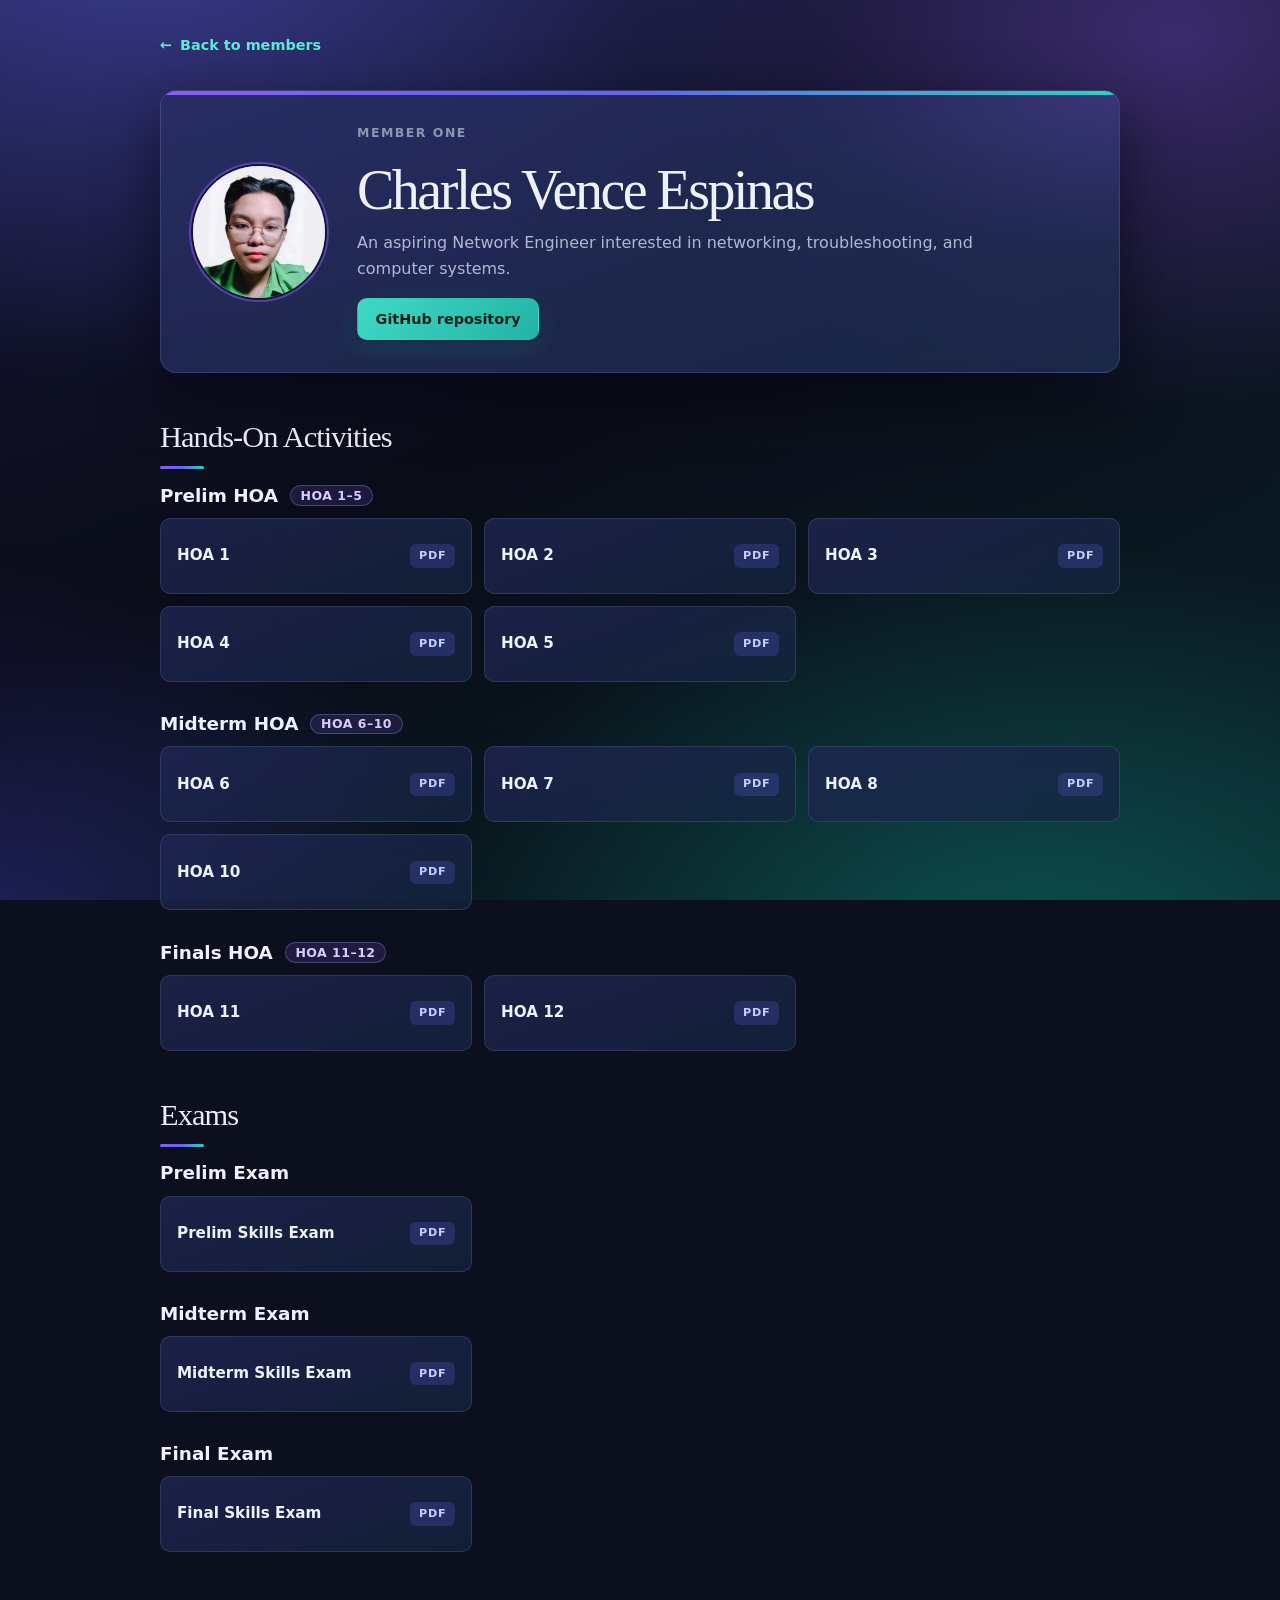
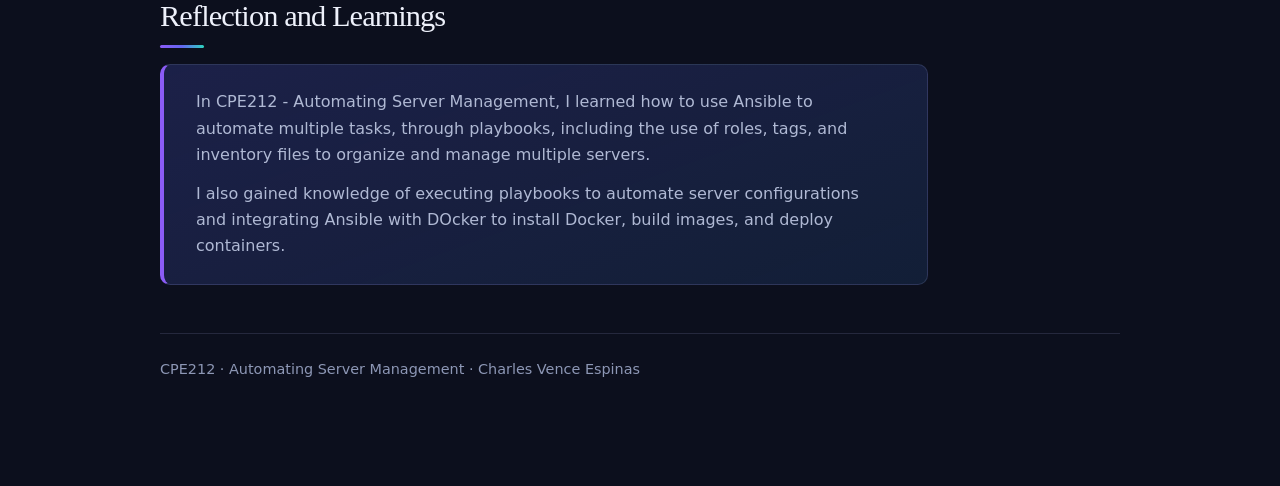
==== commit 53e23453: "fixed espinas page" ====
--- a/webapp/members/espinas/index.html
+++ b/webapp/members/espinas/index.html
@@ -19,8 +19,8 @@
       <div class="profile-text">
         <p class="eyebrow">Member One</p>
         <h1>Charles Vence Espinas</h1>
-        <p>Placeholder short introduction. Write one or two sentences about yourself here.</p>
-        <a class="button" href="https://github.com/your-username/CPE212_espinas" target="_blank" rel="noopener">GitHub repository</a>
+        <p>An aspiring Network Engineer interested in networking, troubleshooting, and computer systems.</p>
+        <a class="button" href="https://github.com/charlesespinas/CPE212_CharlesVenceEspinas" target="_blank" rel="noopener">GitHub repository</a>
       </div>
     </header>
 
@@ -31,28 +31,27 @@
       <div class="hoa-group">
         <h3>Prelim HOA <span class="badge">HOA 1–5</span></h3>
         <ul class="doc-list">
-          <li><a href="HOA_ESPINAS/PRELIM_HOA/HOA1.pdf" target="_blank" rel="noopener">HOA 1 <span>PDF</span></a></li>
-          <li><a href="HOA_ESPINAS/PRELIM_HOA/HOA2.pdf" target="_blank" rel="noopener">HOA 2 <span>PDF</span></a></li>
-          <li><a href="HOA_ESPINAS/PRELIM_HOA/HOA3.pdf" target="_blank" rel="noopener">HOA 3 <span>PDF</span></a></li>
-          <li><a href="HOA_ESPINAS/PRELIM_HOA/HOA4.pdf" target="_blank" rel="noopener">HOA 4 <span>PDF</span></a></li>
-          <li><a href="HOA_ESPINAS/PRELIM_HOA/HOA5.pdf" target="_blank" rel="noopener">HOA 5 <span>PDF</span></a></li>
+          <li><a href="HOA_ESPINAS/PRELIM_HOA/HOA1_CPE212_ESPINAS.pdf" target="_blank" rel="noopener">HOA 1 <span>PDF</span></a></li>
+          <li><a href="HOA_ESPINAS/PRELIM_HOA/HOA2_CPE212_ESPINAS.pdf" target="_blank" rel="noopener">HOA 2 <span>PDF</span></a></li>
+          <li><a href="HOA_ESPINAS/PRELIM_HOA/HOA3_CPE212_ESPINAS.pdf" target="_blank" rel="noopener">HOA 3 <span>PDF</span></a></li>
+          <li><a href="HOA_ESPINAS/PRELIM_HOA/HOA4_CPE212_ESPINAS.pdf" target="_blank" rel="noopener">HOA 4 <span>PDF</span></a></li>
+          <li><a href="HOA_ESPINAS/PRELIM_HOA/HOA5_CPE212_ESPINAS.pdf" target="_blank" rel="noopener">HOA 5 <span>PDF</span></a></li>
         </ul>
       </div>
       <div class="hoa-group">
         <h3>Midterm HOA <span class="badge">HOA 6–10</span></h3>
         <ul class="doc-list">
-          <li><a href="HOA_ESPINAS/MIDTERM_HOA/HOA6.pdf" target="_blank" rel="noopener">HOA 6 <span>PDF</span></a></li>
-          <li><a href="HOA_ESPINAS/MIDTERM_HOA/HOA7.pdf" target="_blank" rel="noopener">HOA 7 <span>PDF</span></a></li>
-          <li><a href="HOA_ESPINAS/MIDTERM_HOA/HOA8.pdf" target="_blank" rel="noopener">HOA 8 <span>PDF</span></a></li>
-          <li><a href="HOA_ESPINAS/MIDTERM_HOA/HOA9.pdf" target="_blank" rel="noopener">HOA 9 <span>PDF</span></a></li>
-          <li><a href="HOA_ESPINAS/MIDTERM_HOA/HOA10.pdf" target="_blank" rel="noopener">HOA 10 <span>PDF</span></a></li>
+          <li><a href="HOA_ESPINAS/MIDTERM_HOA/HOA6_CPE212_ESPINAS.pdf" target="_blank" rel="noopener">HOA 6 <span>PDF</span></a></li>
+          <li><a href="HOA_ESPINAS/MIDTERM_HOA/HOA7_CPE212_ESPINAS.pdf" target="_blank" rel="noopener">HOA 7 <span>PDF</span></a></li>
+          <li><a href="HOA_ESPINAS/MIDTERM_HOA/HOA8_CPE212_ESPINAS.pdf" target="_blank" rel="noopener">HOA 8 <span>PDF</span></a></li>
+          <li><a href="HOA_ESPINAS/MIDTERM_HOA/HOA10_CPE212_ESPINAS.pdf" target="_blank" rel="noopener">HOA 10 <span>PDF</span></a></li>
         </ul>
       </div>
       <div class="hoa-group">
         <h3>Finals HOA <span class="badge">HOA 11–12</span></h3>
         <ul class="doc-list">
-          <li><a href="HOA_ESPINAS/FINALS_HOA/HOA11.pdf" target="_blank" rel="noopener">HOA 11 <span>PDF</span></a></li>
-          <li><a href="HOA_ESPINAS/FINALS_HOA/HOA12.pdf" target="_blank" rel="noopener">HOA 12 <span>PDF</span></a></li>
+          <li><a href="HOA_ESPINAS/FINAL_HOA/HOA11_CPE212_ESPINAS.pdf" target="_blank" rel="noopener">HOA 11 <span>PDF</span></a></li>
+          <li><a href="HOA_ESPINAS/FINAL_HOA/HOA12_CPE212_ESPINAS.pdf" target="_blank" rel="noopener">HOA 12 <span>PDF</span></a></li>
         </ul>
       </div>
     </section>
@@ -63,19 +62,19 @@
       <div class="hoa-group">
         <h3>Prelim Exam</h3>
         <ul class="doc-list">
-          <li><a href="EXAM_ESPINAS/PRELIM_EXAM/PRELIM_SKILLS_EXAM.pdf" target="_blank" rel="noopener">Prelim Skills Exam <span>PDF</span></a></li>
+          <li><a href="EXAM_ESPINAS/PRELIM_SKILLS_EXAM/PRELIM_SKILLS_EXAM_CPE212_ESPINAS.pdf" target="_blank" rel="noopener">Prelim Skills Exam <span>PDF</span></a></li>
         </ul>
       </div>
       <div class="hoa-group">
         <h3>Midterm Exam</h3>
         <ul class="doc-list">
-          <li><a href="EXAM_ESPINAS/MIDTERM_EXAM/MIDTERM_SKILLS_EXAM.pdf" target="_blank" rel="noopener">Midterm Skills Exam <span>PDF</span></a></li>
+          <li><a href="EXAM_ESPINAS/MIDTERM_SKILLS_EXAM/MIDTERM_SKILLS_EXAM_CPE212_ESPINAS.pdf" target="_blank" rel="noopener">Midterm Skills Exam <span>PDF</span></a></li>
         </ul>
       </div>
       <div class="hoa-group">
         <h3>Final Exam</h3>
         <ul class="doc-list">
-          <li><a href="EXAM_ESPINAS/FINAL_EXAM/FINAL_SKILLS_EXAM.pdf" target="_blank" rel="noopener">Final Skills Exam <span>PDF</span></a></li>
+          <li><a href="EXAM_ESPINAS/FINAL_SKILL_EXAM/FINAL_SKILLS_EXAM_CPE212_ESPINAS.pdf" target="_blank" rel="noopener">Final Skills Exam <span>PDF</span></a></li>
         </ul>
       </div>
     </section>
@@ -83,9 +82,8 @@
     <section class="doc-section" id="reflection" aria-labelledby="reflection-title">
       <h2 id="reflection-title">Reflection and Learnings</h2>
       <div class="reflection">
-        <p>Placeholder text. Describe what you learned in CPE212 and which topics were most useful.</p>
-        <p>Placeholder text. Describe the challenges you faced and how you overcame them.</p>
-        <p>Placeholder text. Describe how you will apply these skills in the future.</p>
+        <p>In CPE212 - Automating Server Management, I learned how to use Ansible to automate multiple tasks, through playbooks, including the use of roles, tags, and inventory files to organize and manage multiple servers.</p>
+        <p>I also gained knowledge of executing playbooks to automate server configurations and integrating Ansible with DOcker to install Docker, build images, and deploy containers.</p>
       </div>
     </section>
     </main>
